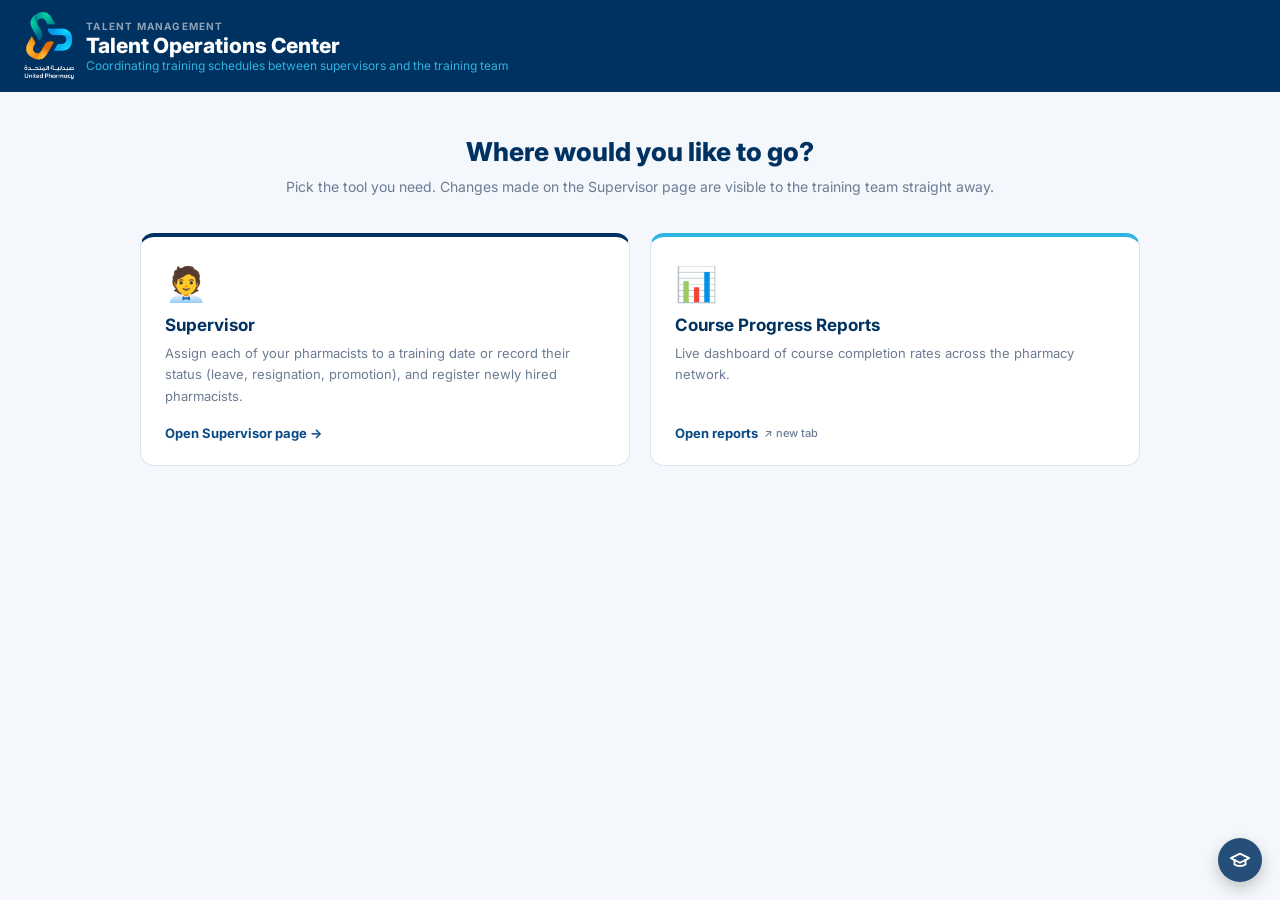
==== index.html @ 9064de75 "test v1" ====
<!DOCTYPE html>
<html lang="en" dir="ltr">
<head>
<meta charset="UTF-8">
<meta name="viewport" content="width=device-width, initial-scale=1.0">
<title>Talent Operations Center</title>
<link rel="preconnect" href="https://fonts.googleapis.com">
<link href="https://fonts.googleapis.com/css2?family=Inter:wght@400;500;600;700;800&display=swap" rel="stylesheet">
<link rel="stylesheet" href="assets/css/app.css">
</head>
<body>

<div class="topbar">
  <div class="brand">
    <div id="logoBox"><img src="assets/img/logo.png" alt="Talent Operations Center logo"></div>
    <div>
      <span class="dept-label">Talent Management</span>
      <h1>Talent Operations Center</h1>
      <p>Coordinating training schedules between supervisors and the training team</p>
    </div>
  </div>
</div>

<main class="landing-main">
  <div class="landing-intro">
    <h2>Where would you like to go?</h2>
    <p>Pick the tool you need. Changes made on the Supervisor page are visible to the training team straight away.</p>
  </div>

  <div class="landing-grid">
    <a class="landing-card" href="supervisor.html">
      <div class="ic">🧑‍💼</div>
      <h3>Supervisor</h3>
      <p>Assign each of your pharmacists to a training date or record their status (leave, resignation, promotion), and register newly hired pharmacists.</p>
      <span class="cta">Open Supervisor page →</span>
    </a>

    <a class="landing-card c-reports" data-link="progressReports" href="#" target="_blank" rel="noopener noreferrer">
      <div class="ic">📊</div>
      <h3>Course Progress Reports</h3>
      <p>Live dashboard of course completion rates across the pharmacy network.</p>
      <span class="cta">Open reports <span class="ext">↗ new tab</span></span>
    </a>
  </div>
</main>

<a class="trainer-fab" href="trainer.html" title="Admins Dashboard sign-in" aria-label="Admins Dashboard sign-in">
  <svg width="22" height="22" viewBox="0 0 24 24" fill="none" stroke="currentColor" stroke-width="2" stroke-linecap="round" stroke-linejoin="round" aria-hidden="true"><path d="M22 10 12 5 2 10l10 5 10-5z"/><path d="M6 12v5c3 2 9 2 12 0v-5"/></svg>
</a>

<script src="assets/js/config.js"></script>
<script src="assets/js/api.js"></script>
<script>
  // show the company logo (uploaded by the trainer team) if there is one — the logo is public, everything else is not
  API.init('supervisor');
  getShared('company-logo', null).then(function (logo) {
    if (logo) document.getElementById('logoBox').innerHTML = '<img alt="" src="' + String(logo).replace(/"/g, '') + '">';
  });
</script>
<script>
  // card links live in assets/js/config.js so they are edited in one place
  document.querySelectorAll('[data-link]').forEach(function (a) {
    var url = (APP_CONFIG.LINKS || {})[a.getAttribute('data-link')];
    if (url) a.href = url; else a.removeAttribute('href');
  });
</script>
</body>
</html>
---- assets/css/app.css ----
:root{
  --navy:#003261; --navy-2:#0a4a86; --blue:#2FB3DF;
  --bg:#f4f7fb; --card:#ffffff; --text:#1a2b45; --muted:#6b7c93;
  --border:#dce4ef; --row-alt:#f8fafd;
  --ok:#1f9d55; --ok-bg:#e7f7ee;
  --warn:#b8720a; --warn-bg:#fff4e2;
  --danger:#c0392b; --danger-bg:#fdecea;
  --pending:#7a3fb0; --pending-bg:#f4ebfb;
}
*{box-sizing:border-box;}
body{margin:0;font-family:'Inter',sans-serif;font-size:13px;background:var(--bg);color:var(--text);}
button{font-family:inherit;cursor:pointer;}
input,select,textarea{font-family:inherit;}

/* ── topbar ─────────────────────────────── */
.topbar{background:var(--navy);color:#fff;padding:12px 24px;display:flex;align-items:center;justify-content:space-between;gap:16px;flex-wrap:wrap;}
.topbar .brand{display:flex;align-items:center;gap:12px;}
#logoBox{height:68px;min-width:50px;display:flex;align-items:center;justify-content:center;flex-shrink:0;}
#logoBox img{height:100%;width:auto;max-width:110px;object-fit:contain;display:block;}
.topbar h1{font-size:21px;margin:0;font-weight:800;}
.dept-label{display:block;font-size:10px;font-weight:700;letter-spacing:1.2px;text-transform:uppercase;color:rgba(255,255,255,.55);margin-bottom:1px;}
.topbar p{margin:0;font-size:12px;color:var(--blue);}
.role-indicator{display:flex;align-items:center;gap:10px;font-size:13px;}
.role-indicator .badge{background:rgba(255,255,255,.12);border:1px solid rgba(255,255,255,.25);padding:5px 12px;border-radius:20px;font-weight:600;}
.role-indicator button{background:transparent;border:1.5px solid rgba(255,255,255,.4);color:#fff;padding:6px 12px;border-radius:8px;font-size:12px;font-weight:600;}
.role-indicator button:hover{background:rgba(255,255,255,.15);}

/* ── sync status pill (top bar): shows while the page is retrieving/sending data ────────────────────────── */
/* Floating status pill: pinned to the viewport (bottom-left) so it stays visible while the page scrolls, instead
   of scrolling away inside the top bar. Only shown while a request is in flight (.show). Bottom-right/centre are
   taken by the trainer FAB and the toasts, so it sits bottom-left, with a solid navy background so it reads over
   the page body (the old translucent-white only worked on the navy header). */
.sync-status{position:fixed;bottom:18px;left:18px;z-index:90;display:none;align-items:center;gap:7px;font-size:11.5px;font-weight:700;padding:7px 13px;border-radius:20px;background:var(--navy);border:1px solid rgba(255,255,255,.18);color:#fff;white-space:nowrap;box-shadow:0 6px 18px rgba(0,0,0,.22);}
.sync-status.show{display:inline-flex;}
.sync-status .dot{width:7px;height:7px;border-radius:50%;background:var(--blue);flex-shrink:0;animation:syncPulse 1s ease-in-out infinite;}
.sync-status.saving .dot{background:#ffc107;}
.sync-status.saved .dot{background:var(--ok);animation:none;}
@keyframes syncPulse{0%,100%{opacity:1;}50%{opacity:.3;}}

main{max-width:1800px;margin:0 auto;padding:20px 10px 60px;}

/* ── role picker ────────────────────────── */
.role-grid{display:grid;grid-template-columns:repeat(auto-fit,minmax(260px,1fr));gap:18px;margin-top:30px;max-width:640px;margin-left:auto;margin-right:auto;}
.role-card{background:var(--card);border:1px solid var(--border);border-radius:12px;padding:28px 22px;text-align:center;transition:.15s;border-top:4px solid var(--navy);}
.role-card:hover{transform:translateY(-3px);box-shadow:0 10px 24px rgba(0,50,97,.12);}
.role-card .ic{font-size:32px;margin-bottom:10px;}
.role-card h3{margin:6px 0 6px;color:var(--navy);font-size:16px;}
.role-card p{margin:0;color:var(--muted);font-size:12.5px;line-height:1.6;}
.role-card button{margin-top:16px;background:var(--navy);color:#fff;border:none;padding:9px 22px;border-radius:8px;font-size:13px;font-weight:700;}
.role-card button:hover{background:var(--navy-2);}
.intro{text-align:center;max-width:560px;margin:0 auto;}
.intro h2{color:var(--navy);font-size:21px;margin-bottom:6px;}
.intro p{color:var(--muted);font-size:13px;line-height:1.7;}

/* ── section framing ───────────────────── */
.section-head{display:flex;align-items:center;justify-content:space-between;gap:12px;margin:16px 0 10px;flex-wrap:wrap;}
.section-head h2{font-size:15px;margin:0;padding-left:12px;border-left:4px solid var(--blue);color:var(--navy);}
.tabs{display:flex;gap:4px;border-bottom:2px solid var(--border);margin-bottom:18px;flex-wrap:wrap;}
.track-tabs-wrap{position:sticky;top:0;z-index:15;display:flex;gap:8px;background:var(--bg);padding:10px 0;margin-bottom:10px;flex-wrap:wrap;}
.calendar-quarter-nav{position:sticky;top:0;z-index:15;background:var(--bg);padding:10px 0;flex-wrap:wrap;}
.track-tab{padding:10px 22px;border:2px solid var(--border);border-radius:9px;font-size:13px;font-weight:800;color:var(--muted);background:#fff;transition:background .12s ease,color .12s ease,border-color .12s ease;}
.track-tab:hover{border-color:var(--blue);}
.track-tab.active{background:var(--blue);border-color:var(--blue);color:#fff;box-shadow:0 3px 10px rgba(47,179,223,.35);}
.tab{padding:9px 18px;border:1px solid transparent;border-bottom:none;border-radius:8px 8px 0 0;font-size:13px;font-weight:700;color:var(--muted);background:transparent;}
.tab.active{color:var(--navy);background:var(--card);border-color:var(--border);border-bottom:2px solid var(--card);margin-bottom:-2px;}
.card{background:var(--card);border:1px solid var(--border);border-radius:10px;padding:16px 18px;margin-bottom:16px;}
.row{display:flex;gap:10px;align-items:center;flex-wrap:wrap;}
.btn{border:none;padding:8px 15px;border-radius:7px;font-size:12.5px;font-weight:700;display:inline-flex;align-items:center;gap:6px;}
.btn-navy{background:var(--navy);color:#fff;} .btn-navy:hover{background:var(--navy-2);}
.btn-outline{background:#fff;border:1.5px solid var(--navy);color:var(--navy);}
.btn-outline:hover{background:var(--row-alt);}
.btn-blue{background:var(--blue);color:#fff;}
.btn-danger{background:#fff;border:1.5px solid var(--danger);color:var(--danger);}
.btn-danger:hover{background:var(--danger-bg);}
.btn-ok{background:var(--ok);color:#fff;}
.btn-sm{padding:5px 10px;font-size:11.5px;border-radius:6px;}
.btn-icon{padding:0;width:30px;height:30px;justify-content:center;font-size:14px;border-radius:7px;gap:0;}
input[type=text],input[type=date],input[type=time],input[type=number],select,textarea{
  border:1.5px solid var(--border);border-radius:7px;padding:6px 8px;font-size:12px;color:var(--text);background:#fff;
}
input:focus,select:focus,textarea:focus{outline:2px solid var(--blue);outline-offset:1px;}
label.field-label{font-size:11px;color:var(--muted);font-weight:700;margin-bottom:4px;display:block;text-transform:uppercase;letter-spacing:.3px;}

/* ── summary chips ─────────────────────── */
.chip-row{display:flex;gap:10px;flex-wrap:wrap;margin-bottom:4px;}
.chip{border-radius:10px;padding:8px 12px;min-width:120px;border:1.5px solid var(--border);background:#fff;}
.chip .lbl{font-size:9.5px;font-weight:700;color:var(--muted);text-transform:uppercase;letter-spacing:.3px;}
.chip .num{font-size:15px;font-weight:800;margin-top:2px;}
.chip .tag{font-size:9.5px;font-weight:700;margin-top:3px;display:inline-block;padding:2px 7px;border-radius:20px;}
.chip .pct{font-size:9px;color:var(--muted);font-weight:600;margin-top:1px;}
.cell-pct{font-size:9px;color:var(--muted);font-weight:400;display:block;line-height:1.3;}
.chip.ok{background:var(--ok);border-color:var(--ok);} .chip.ok .lbl{color:#fff;} .chip.ok .num{color:#fff;} .chip.ok .tag{background:rgba(255,255,255,.85);color:var(--ok);}
.chip.danger{background:var(--danger);border-color:var(--danger);} .chip.danger .lbl{color:#fff;} .chip.danger .num{color:#fff;} .chip.danger .tag{background:rgba(255,255,255,.85);color:var(--danger);}
.chip.info{background:var(--navy);border-color:var(--navy);} .chip.info .lbl{color:#fff;} .chip.info .num{color:#fff;} .chip.info .tag{background:rgba(255,255,255,.85);color:var(--navy);}
.chip.ok-outline{border-color:var(--ok);} .chip.ok-outline .num{color:var(--ok);} .chip.ok-outline .tag{background:var(--ok-bg);color:var(--ok);}
.chip.neutral{border-color:var(--border);} .chip.neutral .num{color:var(--navy);}
.chip.pending{border-color:var(--pending);} .chip.pending .num{color:var(--pending);}
.chip-lg{min-width:210px;padding:16px 20px;border-width:2px;}
.chip-lg .lbl{font-size:15px;font-weight:800;color:inherit;text-transform:none;letter-spacing:0;}
.chip-lg .num{font-size:17px;font-weight:700;margin-top:6px;opacity:.9;}
.chip-lg .tag{font-size:11px;padding:3px 10px;background:rgba(255,255,255,.6);}
.chip-lg.available{background:var(--navy);border-color:var(--navy);}
.chip-lg.available .lbl{color:#fff;}
.chip-lg.available .num{color:#fff;}
.chip-lg.available .tag{color:var(--navy);background:rgba(255,255,255,.85);}
.chip-lg.ok{background:var(--ok);border-color:var(--ok);}
.chip-lg.ok .lbl{color:#fff;}
.chip-lg.ok .num{color:#fff;}
.chip-lg.ok .tag{color:var(--ok);background:rgba(255,255,255,.85);}
.chip-lg.danger{background:var(--danger);border-color:var(--danger);}
.chip-lg.danger .lbl{color:#fff;}
.chip-lg.danger .num{color:#fff;}
.chip-lg.danger .tag{color:var(--danger);background:rgba(255,255,255,.85);}
.chip-lg.neutral{background:#fff;border-color:var(--border);}
.chip-lg.neutral .lbl{color:var(--text);}
.chip-lg.neutral .num{color:var(--navy);}
.chip-lg.neutral .tag{color:var(--muted);background:var(--row-alt);}
.chip-status{min-width:150px;padding:10px 14px;}
.chip-status .lbl{font-size:12px;}
.chip-status .num{font-size:15px;margin-top:3px;}
.chip-status .tag{font-size:9.5px;padding:2px 8px;margin-top:4px;}

/* ── bulk selection (checkbox column + action bar) ───────────────────── */
.sel-cell{width:36px;text-align:center;padding-left:6px;padding-right:6px;}
.sel-cell input[type=checkbox]{width:16px;height:16px;cursor:pointer;vertical-align:middle;}
.bulk-bar{display:none;align-items:center;gap:9px;flex-wrap:wrap;background:#eaf1fb;border:1.5px solid var(--blue);border-radius:10px;padding:9px 13px;margin-bottom:12px;}
.bulk-bar.show{display:flex;}
.bulk-bar .bulk-count{font-weight:800;font-size:12.5px;color:var(--navy);margin-right:2px;}
.bulk-bar select{padding:7px 9px;border-radius:8px;border:1.5px solid var(--border);background:#fff;font-size:12.5px;color:var(--text);max-width:280px;}

/* ── filter bar (matches report-tool style) ─────────────────────────── */
.filter-bar{background:var(--card);border:1.5px solid var(--border);border-radius:10px;padding:11px 14px;display:flex;align-items:center;gap:10px;flex-wrap:wrap;margin-bottom:14px;position:relative;z-index:5;}
.filter-bar .field-label{display:none;}
.filter-field{display:flex;flex-direction:row;align-items:center;position:relative;}
.filter-field input[type=text]{min-width:160px;}
.search-box{display:flex;align-items:center;gap:7px;border:1.5px solid var(--border);border-radius:8px;padding:7px 11px;background:var(--bg);min-width:200px;}
.big-search-input{border:none;background:transparent;font-size:13px;color:var(--text);outline:none;width:100%;font-weight:400;}
.ms-filter{position:relative;}
.ms-filter > .btn{display:flex;align-items:center;gap:6px;padding:7px 11px;border:1.5px solid var(--border);border-radius:8px;background:var(--bg);font-size:13px;font-weight:400;color:var(--text);cursor:pointer;white-space:nowrap;transition:.15s;min-width:130px;max-width:200px;}
.ms-filter > .btn:hover{border-color:var(--blue);background:var(--card);}
.ms-filter > .btn.active{border-color:var(--navy);background:var(--navy);color:#fff;}
.ms-filter > .btn .fb-label{flex:1;overflow:hidden;text-overflow:ellipsis;text-align:left;}
.ms-filter > .btn .fb-count{background:var(--blue);color:#fff;font-size:10px;font-weight:700;padding:1px 6px;border-radius:10px;min-width:18px;text-align:center;}
.ms-filter > .btn.active .fb-count{background:rgba(255,255,255,.25);}
.ms-filter > .btn .fb-arrow{font-size:10px;opacity:.6;transition:.2s;}
.ms-filter > .btn.open .fb-arrow{transform:rotate(180deg);}
.ms-panel{position:absolute;top:calc(100% + 5px);left:0;background:var(--card);border:1.5px solid var(--border);border-radius:10px;box-shadow:0 8px 24px rgba(0,0,0,.12);min-width:220px;max-width:280px;z-index:20;overflow:hidden;display:flex;flex-direction:column;}
.ms-panel.hidden{display:none;}
.ms-search-wrap{padding:8px 10px;border-bottom:1px solid var(--border);display:flex;align-items:center;gap:6px;}
.ms-search{border:none;outline:none;background:transparent;font-size:12px;color:var(--text);width:100%;}
.ms-list{overflow-y:auto;max-height:220px;padding:4px 0;}
.ms-item{display:flex;align-items:center;gap:9px;padding:7px 12px;cursor:pointer;font-size:13px;color:var(--text);border-radius:0;}
.ms-item:hover{background:var(--row-alt);}
.ms-item input[type=checkbox]{width:15px;height:15px;accent-color:var(--navy);cursor:pointer;flex-shrink:0;}
.ms-item.checked{background:#eef2fb;color:var(--navy);font-weight:500;}
.ms-actions{display:flex;gap:6px;padding:7px 12px;border-top:1px solid var(--border);justify-content:space-between;align-items:center;}
.ms-actions button{font-size:11px;font-weight:600;padding:4px 10px;border-radius:6px;border:1.5px solid var(--border);background:transparent;cursor:pointer;color:var(--text);transition:.1s;}
.ms-actions button:hover{background:var(--row-alt);}

/* ── table ──────────────────────────────── */
.table-wrap{overflow-x:auto;border:1px solid var(--border);border-radius:10px;}
table{width:100%;border-collapse:collapse;font-size:13px;background:#fff;}
thead th{background:var(--navy);color:#fff;padding:12px 14px;text-align:left;white-space:nowrap;font-weight:700;font-size:11px;text-transform:uppercase;letter-spacing:.8px;cursor:pointer;user-select:none;}
thead th:hover{background:var(--navy-2);}
thead th.no-sort{cursor:default;}
thead th.no-sort:hover{background:var(--navy);}
.sort-ind{display:inline-block;width:9px;font-size:9px;}
tbody td{padding:10px 14px;border-bottom:none;white-space:nowrap;max-width:170px;overflow:hidden;text-overflow:ellipsis;color:var(--text);}
tbody tr{box-shadow:inset 0 -1px 0 0 var(--border);}
tbody td.no-truncate{max-width:none;overflow:visible;}
/* names and emails are never cut off (the table scrolls sideways instead) */
tbody td.name-cell, tbody td.email-cell{max-width:none;overflow:visible;}
tbody tr:nth-child(even){background:var(--row-alt);}
tbody tr.pending-row{background:var(--pending-bg) !important;}
tbody tr:hover{background:#eaf3fb;}
.badge{display:inline-block;padding:2px 8px;border-radius:20px;font-size:10px;font-weight:700;}
.badge-pending{background:var(--pending-bg);color:var(--pending);border:1px solid var(--pending);}
.badge-leave{background:var(--warn-bg);color:var(--warn);}
.badge-date{background:#e5f0fb;color:var(--navy);}
.badge-empty{background:#eee;color:var(--muted);}
.city-badge{display:inline-block;padding:2px 9px;border-radius:20px;font-size:11px;font-weight:600;background:#e6f0fa;color:var(--navy);}
.city-badge.online{background:var(--blue);color:#fff;}
.badge-danger{background:var(--danger-bg);color:var(--danger);border:1px solid var(--danger);}
select.assign-select{min-width:140px;}
.attend-controls{display:flex;gap:4px;align-items:center;flex-wrap:wrap;}
.att-btn{border:1.5px solid var(--border);background:#fff;color:var(--muted);padding:3px 8px;border-radius:6px;font-size:10px;font-weight:700;}
.att-btn:disabled{opacity:.4;cursor:not-allowed;}
.att-btn.attended.active{background:var(--ok);border-color:var(--ok);color:#fff;}
.att-btn.absent.active{background:var(--danger);border-color:var(--danger);color:#fff;}
.att-btn.ontime{padding:2px 6px;font-size:9px;}
.att-btn.ontime.active{background:var(--ok-bg);border-color:var(--ok);color:var(--ok);}
.att-btn.late{padding:4px 11px;font-size:11px;font-weight:800;}
.att-btn.late.active{background:var(--warn-bg);border-color:var(--warn);color:var(--warn);}
.att-btn:not(.active):hover{background:var(--row-alt);}
.compl-cell{display:flex;align-items:center;gap:7px;}
.compl-bar-track{width:110px;height:8px;border-radius:5px;background:var(--border);overflow:hidden;flex-shrink:0;}
.compl-bar-fill{height:100%;border-radius:5px;background:var(--navy);}
.compl-pct-text{font-size:10.5px;font-weight:700;color:var(--text);white-space:nowrap;}
.note-input{width:100px;}

.empty-msg{text-align:center;padding:40px 20px;color:var(--muted);}
.empty-msg .ic{font-size:32px;margin-bottom:8px;}

/* ── modal ──────────────────────────────── */
.modal-overlay{position:fixed;inset:0;background:rgba(10,20,35,.55);display:flex;align-items:center;justify-content:center;z-index:50;padding:16px;}
.modal-box{background:#fff;border-radius:14px;padding:22px 24px;max-width:520px;width:100%;max-height:85vh;overflow:auto;}
.modal-box h3{margin:0 0 14px;color:var(--navy);font-size:16px;}
.modal-box .field{margin-bottom:12px;}
.modal-box .field input,.modal-box .field textarea,.modal-box .field select{width:100%;}
.modal-actions{display:flex;justify-content:flex-end;gap:8px;margin-top:16px;}
.modal-lead{font-size:14.5px;color:var(--muted);line-height:1.6;margin:0 0 24px;}
.modal-close-x{position:absolute;top:16px;right:18px;width:32px;height:32px;border-radius:50%;border:none;background:var(--bg);color:var(--muted);font-size:20px;line-height:1;cursor:pointer;display:flex;align-items:center;justify-content:center;transition:.15s;}
.modal-close-x:hover{background:var(--border);color:var(--navy);}
.landing-choice-btn{display:flex;align-items:center;gap:20px;width:100%;text-align:left;padding:24px 26px;border-radius:14px;border:2.5px solid var(--border);background:#fff;cursor:pointer;transition:.15s;margin-bottom:16px;}
.landing-choice-btn:last-child{margin-bottom:0;}
.landing-choice-btn:hover{border-color:var(--blue);background:var(--row-alt);transform:translateY(-1px);}
.landing-choice-btn .lcb-icon{font-size:34px;flex-shrink:0;width:62px;height:62px;display:flex;align-items:center;justify-content:center;border-radius:12px;background:var(--bg);}
.landing-choice-btn .lcb-text{flex:1;}
.landing-choice-btn .lcb-title{font-size:18px;font-weight:700;color:var(--navy);margin-bottom:5px;}
.landing-choice-btn .lcb-desc{font-size:13.5px;color:var(--muted);line-height:1.45;}
.landing-choice-btn.primary{border-color:var(--navy);background:var(--navy);}
.landing-choice-btn.primary .lcb-icon{background:rgba(255,255,255,.15);}
.landing-choice-btn.primary .lcb-title{color:#fff;}
.landing-choice-btn.primary .lcb-desc{color:rgba(255,255,255,.78);}
.switch-view-btn{background:#fff;border:1.5px solid var(--border);color:var(--navy);font-weight:700;padding:7px 13px;border-radius:8px;font-size:12.5px;cursor:pointer;display:inline-flex;align-items:center;gap:6px;}
.switch-view-btn:hover{background:var(--row-alt);border-color:var(--blue);}
.switch-view-floating{position:fixed;bottom:20px;right:20px;z-index:60;box-shadow:0 6px 18px rgba(0,0,0,.22);}
body.reports-mode .topbar{display:none;}
body.reports-mode main{max-width:none;margin:0;padding:0;}
body.reports-mode #screen-completion-reports{margin:0;padding:0;}
.locked-field{background:var(--row-alt);color:var(--muted);}
.field-grid{display:grid;grid-template-columns:1fr 1fr;gap:10px;}
.req::after{content:' *';color:var(--danger);}

/* ── toast ──────────────────────────────── */
#toast{position:fixed;bottom:20px;left:50%;transform:translateX(-50%);z-index:99;display:flex;flex-direction:column;gap:8px;align-items:center;}
.toast-item{padding:10px 18px;border-radius:8px;font-size:12.5px;font-weight:700;color:#fff;box-shadow:0 6px 18px rgba(0,0,0,.15);animation:pop .18s ease;}
.toast-item.ok{background:var(--ok);} .toast-item.err{background:var(--danger);} .toast-item.info{background:var(--navy);}
@keyframes pop{from{opacity:0;transform:translateY(8px)} to{opacity:1;transform:translateY(0)}}

.small-note{margin:0;font-size:11.5px;color:var(--muted);line-height:1.5;}
p.small-note{margin:0 0 6px;}
.dot-badge{display:inline-block;background:var(--danger);color:#fff;border-radius:20px;font-size:10px;padding:1px 7px;margin-left:4px;font-weight:800;}
.dot-badge-glow{animation:dotGlowPulse 1.6s ease-in-out infinite;}
@keyframes dotGlowPulse{
  0%,100%{box-shadow:0 0 0 0 rgba(192,57,43,.55);}
  50%{box-shadow:0 0 0 5px rgba(192,57,43,0);}
}
.hidden{display:none !important;}
.stat-mini{display:flex;gap:14px;flex-wrap:wrap;margin-top:6px;}
.stat-mini .box{background:var(--row-alt);border:1px solid var(--border);border-radius:10px;padding:10px 16px;text-align:center;min-width:110px;}
.stat-mini .box b{display:block;font-size:18px;color:var(--navy);}
.stat-mini .box span{font-size:10.5px;color:var(--muted);}
.checkbox-list{max-height:180px;overflow-y:auto;overflow-x:hidden;border:1px solid var(--border);border-radius:8px;padding:8px;display:flex;flex-direction:column;gap:2px;}
.checkbox-list label{display:flex;flex-direction:row;flex-wrap:nowrap;align-items:center;gap:8px;font-size:12px;padding:4px 2px;white-space:nowrap;}
.checkbox-list label input[type=checkbox]{flex-shrink:0;width:15px;height:15px;accent-color:var(--navy);margin:0;}
.checkbox-list label span,.checkbox-list label{text-align:left;}
.toggle-label{font-weight:700;font-size:12.5px;color:var(--text);display:flex;flex-direction:row;align-items:center;gap:8px;margin-bottom:6px;white-space:nowrap;}
.toggle-label input[type=checkbox]{flex-shrink:0;width:15px;height:15px;accent-color:var(--navy);margin:0;}
.dim-toggle{display:flex;gap:6px;}
.dim-toggle button.active{background:var(--navy);color:#fff;}
.link-row{display:flex;gap:8px;align-items:center;background:var(--row-alt);border:1px solid var(--border);border-radius:8px;padding:8px 10px;font-size:11.5px;color:var(--muted);overflow:hidden;}
.link-row code{flex:1;overflow:hidden;text-overflow:ellipsis;white-space:nowrap;}
.cal-grid{display:grid;grid-template-columns:repeat(7,1fr);gap:5px;}
.cal-head{font-size:10px;font-weight:800;color:var(--muted);text-transform:uppercase;text-align:center;padding:4px 0;}
.cal-cell{min-height:92px;border:1.5px solid var(--border);border-radius:6px;padding:4px;background:#fff;cursor:pointer;transition:background .12s ease, border-color .12s ease, transform .12s ease;}
.cal-cell:hover{background:var(--row-alt);}
.cal-cell.other-month{background:var(--row-alt);opacity:.45;}
.cal-cell.cal-cell-dragover{background:var(--blue);background:rgba(47,179,223,.14);border-color:var(--blue);border-style:dashed;transform:scale(1.02);}
.cal-daynum{font-size:10.5px;font-weight:700;color:var(--muted);margin-bottom:3px;}
.cal-event{font-size:9px;font-weight:700;border-radius:4px;padding:2px 4px;margin-bottom:2px;display:block;white-space:normal;line-height:1.3;cursor:grab;transition:opacity .12s ease, transform .12s ease;}
.cal-event:active{cursor:grabbing;}
.cal-event.cal-event-dragging{opacity:.35;transform:scale(.96);}
.cal-legend-item{display:flex;align-items:center;gap:5px;font-size:11px;padding:3px 9px;border-radius:14px;border:1px solid var(--border);background:#fff;}
.cal-legend-dot{width:10px;height:10px;border-radius:3px;flex-shrink:0;}
@media (max-width:700px){ thead th, tbody td{white-space:normal;} }

/* ══════════ Multi-page additions: home, landing cards, trainer sign-in ══════════ */
.home-link{color:#fff;text-decoration:none;font-size:12px;font-weight:600;border:1.5px solid rgba(255,255,255,.4);padding:6px 12px;border-radius:8px;}
.home-link:hover{background:rgba(255,255,255,.15);}

.landing-main{max-width:1040px;margin:0 auto;padding:44px 20px 90px;}
.landing-intro{text-align:center;margin-bottom:34px;}
.landing-intro h2{color:var(--navy);font-size:26px;margin:0 0 8px;font-weight:800;}
.landing-intro p{color:var(--muted);font-size:14px;margin:0;line-height:1.7;}
.landing-grid{display:grid;grid-template-columns:repeat(auto-fit,minmax(270px,1fr));gap:20px;}
.landing-card{display:flex;flex-direction:column;background:var(--card);border:1px solid var(--border);border-top:4px solid var(--navy);border-radius:14px;padding:30px 24px 24px;text-decoration:none;color:inherit;transition:transform .15s,box-shadow .15s,border-color .15s;}
.landing-card:hover,.landing-card:focus-visible{transform:translateY(-4px);box-shadow:0 12px 28px rgba(0,50,97,.14);border-color:var(--blue);outline:none;}
.landing-card .ic{font-size:34px;line-height:1;margin-bottom:14px;}
.landing-card h3{margin:0 0 8px;color:var(--navy);font-size:17px;}
.landing-card p{margin:0 0 18px;color:var(--muted);font-size:13px;line-height:1.65;flex:1;}
.landing-card .cta{display:inline-flex;align-items:center;gap:6px;color:var(--navy-2);font-weight:700;font-size:13px;}
.landing-card .ext{font-size:11px;color:var(--muted);font-weight:500;}
.landing-card.c-reports{border-top-color:var(--blue);}
.landing-card.c-ticket{border-top-color:var(--pending);}

.trainer-fab{position:fixed;right:18px;bottom:18px;width:44px;height:44px;border-radius:50%;background:var(--navy);color:#fff;display:flex;align-items:center;justify-content:center;box-shadow:0 6px 16px rgba(0,0,0,.25);opacity:.85;transition:opacity .15s,transform .15s,background .15s;text-decoration:none;z-index:50;}
.trainer-fab:hover,.trainer-fab:focus-visible{opacity:1;transform:scale(1.08);background:var(--navy-2);outline:none;}

.login-card{max-width:380px;margin:60px auto 0;background:var(--card);border:1px solid var(--border);border-top:4px solid var(--navy);border-radius:14px;padding:30px 28px 24px;display:flex;flex-direction:column;box-shadow:0 10px 26px rgba(0,50,97,.08);}
.login-card .login-ic{font-size:30px;text-align:center;margin-bottom:6px;}
.login-card h2{margin:0 0 4px;text-align:center;color:var(--navy);font-size:19px;}
.login-sub{margin:0 0 20px;text-align:center;color:var(--muted);font-size:12.5px;}
.login-card input{width:100%;padding:10px 12px;border:1px solid var(--border);border-radius:8px;font-size:14px;}
.login-card input:focus{outline:2px solid var(--blue);outline-offset:0;border-color:var(--blue);}
.login-error{margin:12px 0 0;padding:9px 12px;border-radius:8px;background:var(--danger-bg);color:var(--danger);font-size:12.5px;font-weight:600;}
.login-btn{margin-top:18px;padding:11px 16px;font-size:14px;}
.login-back{margin-top:14px;text-align:center;color:var(--muted);font-size:12.5px;text-decoration:none;}
.login-back:hover{color:var(--navy);text-decoration:underline;}
/* Notes column on the supervisor page (the pharmacist's note from the roster) */
.sup-note{display:inline-block;white-space:normal;min-width:160px;max-width:340px;background:var(--warn-bg);color:var(--warn);border-left:3px solid var(--warn);padding:5px 9px;border-radius:6px;font-weight:600;font-size:12.5px;line-height:1.45;}

/* Pharmacist name column: small grey row number in front of the name */
.rownum{display:inline-block;min-width:24px;margin-right:6px;color:var(--muted);font-size:11px;font-weight:600;}
.name-cell{font-weight:600;color:var(--navy);}

/* Training days hidden from supervisors: the details are dimmed, but the checkbox and action buttons stay at full
   strength because the trainer can still edit and use a hidden day. */
.day-hidden-row td:not(.sel-cell):not(.day-actions){opacity:.6;}
/* Numbered short label of a training day (JED N 2, Online QAS 1 …) */
.day-num-tag{display:inline-block;padding:2px 8px;border-radius:20px;font-size:10.5px;font-weight:800;background:var(--navy);color:#fff;letter-spacing:.2px;}

/* "Clear All Data" warning */
.arabic-warning{font-size:20px;font-weight:800;color:var(--danger);text-align:center;margin:14px 0;padding:12px;border:2px dashed var(--danger);border-radius:10px;background:var(--danger-bg);line-height:1.6;}

/* Attendance on the supervisor page */
.badge-att-ok{background:var(--ok-bg);color:var(--ok);border:1px solid var(--ok);}
.locked-note{margin-top:4px;font-size:10.5px;font-weight:700;color:var(--ok);}

/* Clickable Pharmacist Status cards */
.chip-click{cursor:pointer;transition:transform .12s ease, box-shadow .12s ease;}
.chip-click:hover,.chip-click:focus-visible{transform:translateY(-2px);box-shadow:0 6px 16px rgba(0,50,97,.18);outline:none;}
.chip-more{margin-top:6px;font-size:10.5px;font-weight:700;opacity:.85;}

/* Edit Selected pharmacists */
.edit-sel-table input{padding:6px 8px;border:1px solid var(--border);border-radius:6px;font-size:12px;}
.edit-sel-table td{padding-top:5px;padding-bottom:5px;}
.chg-from{color:var(--muted);text-decoration:line-through;}
.chg-to{color:var(--navy);font-weight:700;}

/* Training-group mix-up warning (Attendance tab) */
.mix-banner{display:flex;align-items:center;gap:10px;flex-wrap:wrap;background:var(--warn-bg);border:1.5px solid var(--warn);color:var(--warn);border-radius:10px;padding:10px 14px;margin-bottom:12px;font-size:13px;}
.mix-banner.hidden{display:none;}
.mix-banner span{flex:1;min-width:240px;}

/* Long, wide tables: scroll inside a box no taller than the window, so the left/right scrollbar is always on screen
   (instead of below the last of ~1,450 rows) and the header row stays visible while scrolling down. */
.table-scroll{overflow:auto;max-height:calc(100vh - 150px);}
.table-scroll thead th{position:sticky;top:0;z-index:2;}
/* Image / PDF exports capture the whole table, not just the part visible in the box. */
.exporting .table-scroll{max-height:none;overflow:visible;}

/* Status card used as a table filter */
.chip-click.chip-active{outline:3px solid var(--navy);outline-offset:3px;box-shadow:0 6px 16px rgba(0,50,97,.22);}
.status-filter-tag{display:inline-flex;align-items:center;gap:6px;margin-left:10px;padding:3px 6px 3px 11px;border-radius:20px;background:var(--navy);color:#fff;font-size:11.5px;font-weight:700;vertical-align:middle;}
.status-filter-tag button{background:rgba(255,255,255,.2);border:none;color:#fff;width:20px;height:20px;border-radius:50%;font-size:11px;line-height:1;cursor:pointer;padding:0;}
.status-filter-tag button:hover{background:rgba(255,255,255,.35);}

/* Supervisors online (trainer top bar) */
.presence-pill{display:inline-flex;align-items:center;gap:6px;background:rgba(255,255,255,.12);border:1px solid rgba(255,255,255,.25);padding:5px 12px;border-radius:20px;font-weight:600;white-space:nowrap;}
.presence-pill .dot{width:8px;height:8px;border-radius:50%;background:#3ddc84;box-shadow:0 0 0 3px rgba(61,220,132,.25);}
.presence-pill.none .dot{background:#9aa9bb;box-shadow:none;}
/* Absent reason (Interaction / Pharmacy / LMS) */
.absent-reasons{display:flex;flex-wrap:wrap;align-items:center;gap:4px;margin-top:4px;}
.absent-reasons .small-note{font-weight:700;color:var(--danger);}
.att-btn.reason.active{background:var(--danger-bg);border-color:var(--danger);color:var(--danger);}
/* Edit Training Day: Visible / Editable table + collapsed optional fields */
.vis-table-wrap{max-height:240px;overflow:auto;border:1px solid var(--border);border-radius:8px;}
.vis-table{width:100%;border-collapse:collapse;font-size:12.5px;}
.vis-table th{position:sticky;top:0;background:var(--row-alt);text-align:left;padding:6px 10px;font-size:11px;color:var(--muted);border-bottom:1px solid var(--border);}
.vis-table td{padding:5px 10px;border-bottom:1px solid var(--border);}
.vis-table .vis-cb{text-align:center;width:80px;}
.vis-table input:disabled{opacity:.35;}
.opt-fields{margin:6px 0 4px;border:1px solid var(--border);border-radius:8px;padding:8px 12px;}
.opt-fields summary{cursor:pointer;font-weight:700;color:var(--navy);font-size:13px;}
.opt-fields[open] summary{margin-bottom:8px;}
/* Supervisor page */
.retrain-note{margin-top:4px;font-size:10.5px;font-weight:700;color:var(--warn);}
.req-list{margin:6px 0 10px;padding-left:18px;max-height:180px;overflow:auto;font-size:13px;line-height:1.6;}
.shift-select{min-width:120px;}
/* Sideways scrollbar pinned to the bottom of the window while a wide table's own one is off-screen (common.js) */
.hscroll-proxy{position:fixed;bottom:0;z-index:40;display:none;overflow-x:auto;overflow-y:hidden;height:17px;background:var(--card);border-top:1px solid var(--border);box-shadow:0 -4px 12px rgba(0,0,0,.08);}
.hscroll-proxy > div{height:1px;}
.exporting .hscroll-proxy{display:none !important;}
/* Hidden-from-supervisors state: 👁 visible / eye-with-a-slash hidden */
.ico-eye-off{display:inline-block;vertical-align:-2px;flex-shrink:0;}
.eye-ico{font-size:14px;line-height:1;display:block;}
/* Supervisor: Work Shift colours, and cells still missing before Submit */
.shift-select.shift-night{background:var(--danger-bg);border-color:var(--danger);color:var(--danger);font-weight:700;}
.shift-select.shift-morning{background:var(--ok-bg);border-color:var(--ok);color:var(--ok);font-weight:700;}
tbody td.cell-missing{background:var(--danger-bg) !important;box-shadow:inset 0 0 0 2px var(--danger);}
/* Import Completion: one row per completion column */
.sync-label{min-width:150px;color:var(--navy);}
/* Admin (UPC_Co) view: only the allowed parts of each tab, calendar is view-only */
.admin-hidden{display:none !important;}
.admin-view .cal-edit{display:none !important;}
.admin-view .cal-cell, .admin-view .cal-event{cursor:default;}
/* Trainer's Attendance exports (Image / PDF) leave out Completion, Attendance and Notes */
body:not(.admin-view) #trainerCard.exporting .col-export-skip{display:none !important;}

/* v4 — Activity Log (super admin) */
.act-filters{display:flex;flex-wrap:wrap;gap:8px;align-items:center;}
.act-filters input[type=search]{min-width:220px;}
.act-filters input, .act-filters select{padding:6px 8px;border:1px solid var(--border);border-radius:7px;font-size:12.5px;background:#fff;}
.act-details{font-size:12px;line-height:1.55;min-width:280px;}
.act-from{color:var(--muted);}
tr.act-warn td{background:var(--danger-bg);}

/* v4 — Retraining */
.retrain-badge{display:table;margin-top:4px;padding:2px 8px;border-radius:999px;font-size:11px;font-weight:700;line-height:1.5;
  background:#fff4e5;color:#9a5b00;border:1px solid #f0c27a;cursor:pointer;white-space:nowrap;}
.retrain-badge:hover{background:#ffe9c7;}
tr.retrain-current td{background:var(--row-alt);font-weight:600;}
.adherence-card{cursor:default;}

/* v4 — Group merges */
.merge-badge{display:inline-block;margin-top:3px;padding:2px 8px;border-radius:999px;font-size:11px;font-weight:700;background:#eaf2ff;color:#1f4e9c;border:1px solid #b9d0f5;white-space:nowrap;}
.merge-note{align-items:center;gap:10px;flex-wrap:wrap;}
.merge-day-list{display:flex;flex-direction:column;gap:6px;}
.merge-day{display:flex;gap:8px;align-items:baseline;padding:8px 10px;border:1px solid var(--border);border-radius:8px;cursor:pointer;}
.merge-day.disabled{opacity:.55;cursor:not-allowed;}

/* v4 — Request Data Edit */
.de-list{display:flex;flex-direction:column;gap:12px;max-height:55vh;overflow:auto;padding-right:4px;}
.de-block{border:1px solid var(--border);border-radius:10px;padding:10px 12px;}
.de-head{font-weight:800;color:var(--navy);margin-bottom:6px;}
.de-grid{display:grid;grid-template-columns:repeat(auto-fill,minmax(180px,1fr));gap:8px 12px;}
.de-grid label{display:flex;flex-direction:column;gap:3px;}
.de-grid input,.de-grid select{padding:6px 8px;border:1px solid var(--border);border-radius:7px;font-size:12.5px;}
.edit-pending{color:var(--pending);font-weight:700;margin-top:2px;}
.link-btn{background:none;border:none;padding:0;color:var(--blue);text-decoration:underline;cursor:pointer;font-size:inherit;}
.mini-table{border-collapse:collapse;font-size:12px;}
.mini-table th,.mini-table td{padding:3px 8px;border-bottom:1px solid var(--border);text-align:left;background:transparent;color:inherit;}
.mini-table thead th{font-size:10.5px;color:var(--muted);text-transform:uppercase;position:static;}
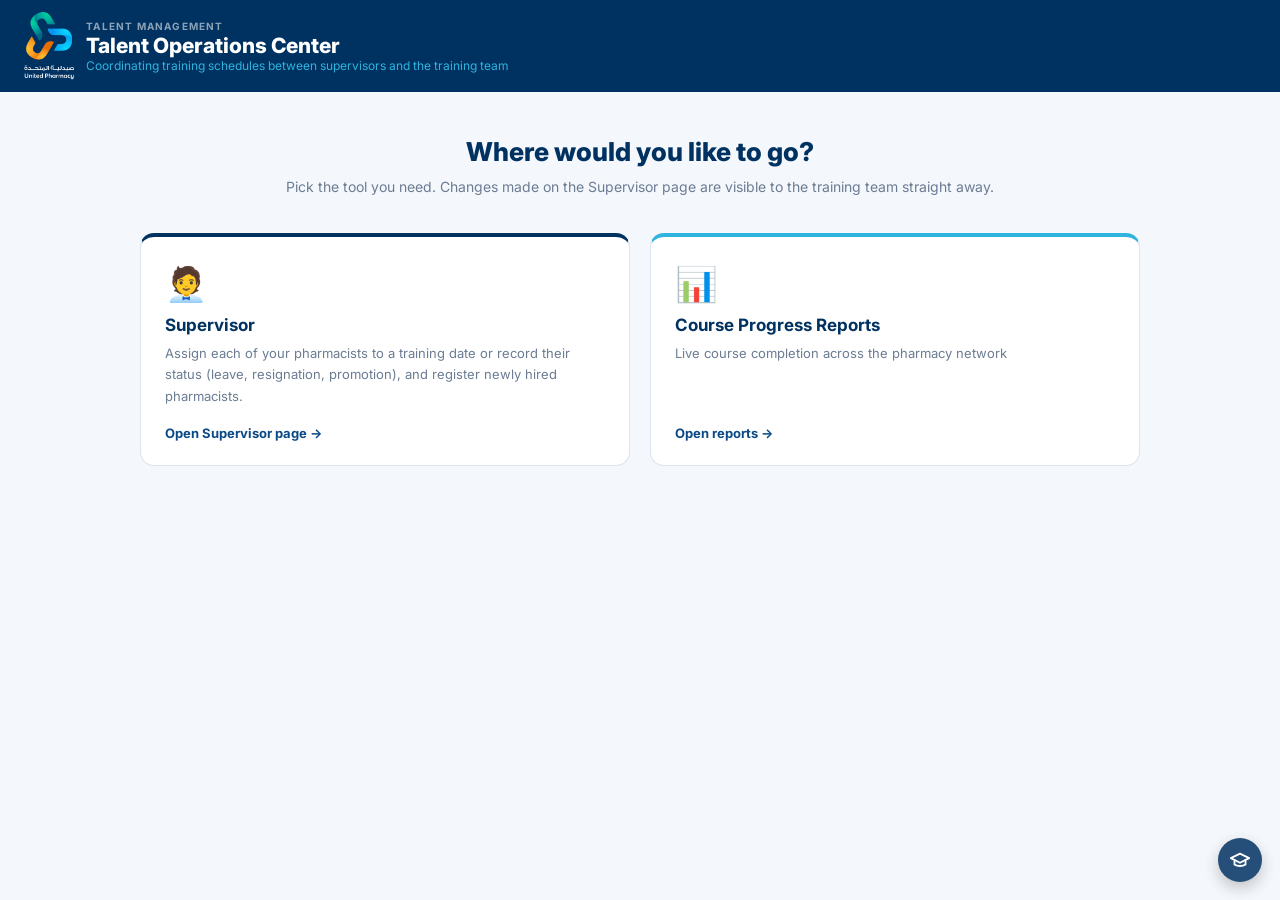
==== commit 7137722b: "v3" ====
--- a/index.html
+++ b/index.html
@@ -35,11 +35,11 @@
       <span class="cta">Open Supervisor page →</span>
     </a>
 
-    <a class="landing-card c-reports" data-link="progressReports" href="#" target="_blank" rel="noopener noreferrer">
+    <a class="landing-card c-reports" href="reports.html">
       <div class="ic">📊</div>
       <h3>Course Progress Reports</h3>
-      <p>Live dashboard of course completion rates across the pharmacy network.</p>
-      <span class="cta">Open reports <span class="ext">↗ new tab</span></span>
+      <p>Live course completion across the pharmacy network</p>
+      <span class="cta">Open reports →</span>
     </a>
   </div>
 </main>
--- a/assets/css/app.css
+++ b/assets/css/app.css
@@ -432,3 +432,133 @@
 .mini-table{border-collapse:collapse;font-size:12px;}
 .mini-table th,.mini-table td{padding:3px 8px;border-bottom:1px solid var(--border);text-align:left;background:transparent;color:inherit;}
 .mini-table thead th{font-size:10.5px;color:var(--muted);text-transform:uppercase;position:static;}
+
+/* v5 — Reports (Moodle Reports / SAP Reports / Reports Configuration) */
+.rp-panel h3{margin:0 0 6px;font-size:14px;color:var(--navy);}
+.rp-field{display:flex;flex-direction:column;gap:3px;min-width:200px;}
+.rp-field select,.rp-field input{padding:7px 9px;border:1px solid var(--border);border-radius:7px;font-size:13px;background:#fff;max-width:100%;}
+.rp-drop{border:2px dashed var(--border);border-radius:10px;padding:22px 14px;text-align:center;cursor:pointer;color:var(--muted);font-size:13px;margin-top:8px;}
+.rp-drop:hover,.rp-drop.over,.rp-drop:focus-visible{border-color:var(--blue);background:#eef8fc;outline:none;}
+.rp-drop b{color:var(--navy);}
+.rp-files{display:flex;flex-direction:column;gap:6px;margin-top:10px;}
+.rp-frow{display:flex;gap:10px;align-items:center;flex-wrap:wrap;border:1px solid var(--border);border-radius:8px;padding:6px 10px;background:var(--row-alt);}
+.rp-frow input{padding:5px 8px;border:1px solid var(--border);border-radius:6px;min-width:160px;flex:0 1 220px;}
+.rp-note{margin-top:10px;font-size:12.5px;padding:8px 12px;border-radius:8px;background:#eef8fc;color:var(--text);line-height:1.55;}
+.rp-note.warn{background:#fff4e5;border:1px solid #f0c27a;}
+.rp-note code{background:rgba(0,0,0,.06);padding:0 4px;border-radius:4px;}
+.rp-chips{display:flex;flex-wrap:wrap;gap:8px;}
+.rp-chip{display:inline-flex;align-items:center;gap:6px;border:1px solid var(--border);border-radius:999px;padding:4px 12px;font-size:12.5px;cursor:pointer;background:#fff;user-select:none;}
+.rp-chip input{display:none;}
+.rp-chip.on{background:var(--navy);color:#fff;border-color:var(--navy);}
+.rp-chip .n{opacity:.75;}
+.rp-vids{display:grid;grid-template-columns:repeat(auto-fill,minmax(260px,1fr));gap:4px 16px;margin-top:10px;max-height:260px;overflow:auto;}
+.rp-vids label{display:flex;gap:8px;align-items:flex-start;font-size:12.5px;}
+.rp-cov{font-size:11px;color:var(--muted);margin-left:4px;}
+.rp-cov.part{color:#a15c07;}
+.rp-stats{display:grid;grid-template-columns:repeat(auto-fit,minmax(160px,1fr));gap:10px;margin:10px 0;}
+.rp-stat{background:#fff;border:1px solid var(--border);border-radius:10px;padding:10px 12px;}
+.rp-stat .v{font-size:19px;font-weight:800;color:var(--navy);}
+.rp-stat .l{font-size:11.5px;color:var(--muted);}
+.rp-bar{display:inline-block;width:70px;height:7px;background:#e3e9e6;border-radius:4px;vertical-align:middle;margin-right:6px;overflow:hidden;}
+.rp-bar i{display:block;height:100%;background:var(--blue);}
+.rp-tag{display:inline-block;font-size:11.5px;padding:1px 8px;border-radius:999px;border:1px solid var(--border);white-space:nowrap;}
+.rp-tag.ok{color:#157f43;border-color:currentColor;}
+.rp-tag.mid{color:#a15c07;border-color:currentColor;}
+.rp-tag.no{color:#b3261e;border-color:currentColor;}
+.rp-tag.grey{color:var(--muted);border-color:currentColor;}
+tr.rp-excl td{opacity:.5;}
+.rp-summary{margin:6px 0 10px;padding-left:18px;font-size:13px;line-height:1.8;}
+.rp-coming{text-align:center;padding:40px 20px;}
+.rp-coming-ic{font-size:34px;}
+.rp-coming h2{margin:8px 0 4px;color:var(--navy);}
+.rp-sap-list{display:inline-block;text-align:left;margin:6px auto 0;}
+.rp-subcard{border:1px solid var(--border);border-radius:10px;padding:12px;margin-top:12px;background:var(--row-alt);}
+.rp-subcard h3{margin:0 0 8px;font-size:13px;color:var(--navy);}
+.rp-cols{display:flex;flex-wrap:wrap;gap:6px 16px;font-size:12.5px;}
+.rp-cols label{display:flex;gap:6px;align-items:center;}
+.rp-check{flex-direction:row !important;align-items:center;gap:8px !important;}
+.rp-switch{display:inline-flex;gap:6px;align-items:center;font-size:12px;cursor:pointer;}
+
+/* v5 — Core / Capsule completion cells (Attendance tab) */
+.slot-done{font-size:12px;font-weight:700;color:var(--ok);white-space:nowrap;}
+.slot-done.late{color:var(--danger);cursor:help;}
+
+/* v5 — public course progress page (reports.html) — white bars under the header, course cards, one toolbar */
+body.pub{background:#f3f6fa;}
+.pub-bar{background:#fff;border-bottom:1px solid var(--border);padding:12px 24px;display:flex;align-items:center;gap:12px;flex-wrap:wrap;}
+.pub-status{gap:14px;}
+.pub-live{display:inline-flex;align-items:center;gap:8px;color:var(--navy);font-size:14px;}
+.pub-live .dot{width:10px;height:10px;border-radius:50%;background:#10b981;box-shadow:0 0 0 4px rgba(16,185,129,.18);display:inline-block;}
+.pub-live.offline{color:#a15c07;} .pub-live.offline .dot{background:#e0a020;box-shadow:0 0 0 4px rgba(224,160,32,.2);}
+.pub-status-meta{font-size:12.5px;color:var(--muted);flex:1 1 300px;}
+.pub-refresh{margin-left:auto;}
+.pub-view-label{font-size:12px;font-weight:800;letter-spacing:.6px;color:var(--muted);text-transform:uppercase;}
+.pub-view-select{display:flex;align-items:center;gap:8px;border:1px solid var(--border);border-radius:10px;padding:6px 12px;background:#f8fafd;min-width:280px;max-width:100%;}
+.pub-view-select select{border:none;background:transparent;font:inherit;font-weight:700;color:var(--navy);font-size:14px;flex:1;min-width:0;max-width:440px;outline:none;cursor:pointer;}
+.pub-view-select .ic{font-size:16px;}
+.pub-count{background:var(--navy);color:#fff;font-size:11.5px;font-weight:800;border-radius:999px;padding:2px 9px;}
+.pub-locked{color:var(--navy);font-weight:700;font-size:13px;background:#eef8fc;}
+.pub-toolbar{justify-content:space-between;align-items:flex-start;}
+.pub-filters{display:flex;flex-wrap:wrap;gap:8px;align-items:center;flex:1 1 600px;}
+.pub-filters .filter-field{margin:0;}
+.pub-clear{border:none;background:none;color:var(--danger);font-weight:700;font-size:13px;cursor:pointer;padding:6px 8px;}
+.pub-clear:hover{text-decoration:underline;}
+.pub-actions{display:flex;flex-wrap:wrap;gap:8px;}
+.pub-btn-pdf{background:#2FB3DF;border-color:#2FB3DF;color:#fff;}
+.pub-legend-bar{font-size:13px;color:var(--muted);gap:18px;padding:10px 24px;}
+.pub-legend-title{font-weight:700;color:var(--text);}
+.pub-legend-bar .lg{display:inline-block;width:12px;height:12px;border-radius:3px;margin-right:6px;vertical-align:-1px;}
+.lg.fin{background:var(--navy);} .lg.prog{background:#2FB3DF;} .lg.not{background:#fff;border:1.5px solid #c9d1db;} .lg.nod{background:#e3e8ef;}
+.pub-main{max-width:1600px;padding:22px 24px 60px;}
+.pub-grid{display:grid;grid-template-columns:repeat(auto-fill,minmax(360px,1fr));gap:22px;}
+.pub-card{display:flex;flex-direction:column;gap:14px;padding:24px 26px;border-radius:14px;margin:0;box-shadow:0 1px 3px rgba(0,50,97,.06);}
+.pub-card-head{display:flex;justify-content:space-between;align-items:flex-start;gap:12px;}
+.pub-card h3{margin:2px 0 0;font-size:16.5px;line-height:1.35;color:var(--navy);font-weight:800;}
+.pub-summary h2{margin:2px 0 4px;font-size:19px;color:var(--navy);}
+.pub-cat{font-size:10.5px;font-weight:800;text-transform:uppercase;letter-spacing:.4px;color:var(--muted);}
+.pub-modules{background:var(--navy);color:#fff;font-size:11.5px;font-weight:800;border-radius:999px;padding:3px 10px;white-space:nowrap;}
+.pub-stats4{display:grid;grid-template-columns:repeat(4,1fr);gap:8px;}
+.pub-st{background:#f3f6fa;border-radius:10px;padding:12px 6px;text-align:center;}
+.pub-st b{display:block;font-size:21px;font-weight:800;line-height:1.2;}
+.pub-st span{display:block;font-size:10.5px;font-weight:600;letter-spacing:.5px;text-transform:uppercase;color:var(--muted);margin-top:2px;}
+.pub-st.done b{color:#10b981;} .pub-st.prog b{color:#2FB3DF;} .pub-st.not b{color:#6b7c93;} .pub-st.total b{color:var(--navy);}
+.pub-progress-track{height:8px;border-radius:999px;background:#e3e8ef;overflow:hidden;}
+.pub-progress-track i{display:block;height:100%;background:#10b981;border-radius:999px;}
+.pub-progress-lbl{display:flex;justify-content:space-between;font-size:12.5px;color:var(--muted);margin-top:6px;}
+.pub-card-note{margin-top:-6px;}
+.pub-details{width:100%;justify-content:center;color:#2FB3DF;border-color:var(--border);font-weight:700;}
+.pub-details:hover{border-color:#2FB3DF;}
+.pub-updated{font-size:12.5px;color:var(--muted);display:flex;align-items:center;gap:6px;min-height:16px;}
+.pub-updated .dot{width:7px;height:7px;border-radius:50%;background:#10b981;display:inline-block;}
+.pub-nodata{background:#f3f6fa;border-radius:10px;padding:26px 10px;text-align:center;color:var(--muted);font-weight:600;}
+.pub-summary{display:flex;flex-direction:column;gap:14px;padding:22px 26px;border-radius:14px;margin-bottom:18px;}
+.pub-summary .pub-stats4{max-width:720px;}
+.pub-summary .pub-progress{max-width:720px;}
+.pub-table-card{border-radius:14px;}
+.pub-table-card .name-cell{font-weight:700;color:var(--navy);}
+.pub-rate{min-width:180px;}
+.pub-num{color:var(--muted);}
+.pub-days{font-size:12px;font-weight:700;white-space:nowrap;}
+.pub-days.done{color:var(--ok);} .pub-days.ok{color:var(--navy);} .pub-days.warning{color:#a15c07;}
+.pub-days.critical,.pub-days.overdue{color:var(--danger);}
+tr.row-overdue td{background:var(--danger-bg);}
+tr.row-critical td{background:#fff4e5;}
+.pub-print-title{display:none;}
+.pub .table-wrap{overflow-x:auto;}
+@media (max-width:640px){
+  .pub-bar{padding:10px 16px;}
+  .pub-main{padding:16px 16px 48px;}
+  .pub .topbar{padding:10px 16px;}
+  .pub-grid{grid-template-columns:1fr;}
+  .pub-card,.pub-summary{padding:18px 16px;}
+  .pub-view-select{min-width:0;flex:1 1 100%;}
+  .pub-refresh{margin-left:0;}
+  .pub-st b{font-size:18px;}
+}
+@media print{
+  .no-print,.hscroll-proxy,#toast,#modalRoot{display:none !important;}
+  body.pub{background:#fff;}
+  .pub *{-webkit-print-color-adjust:exact;print-color-adjust:exact;}
+  .pub-print-title{display:block;margin-bottom:6px;}
+  .pub .table-wrap{overflow:visible;}
+}
